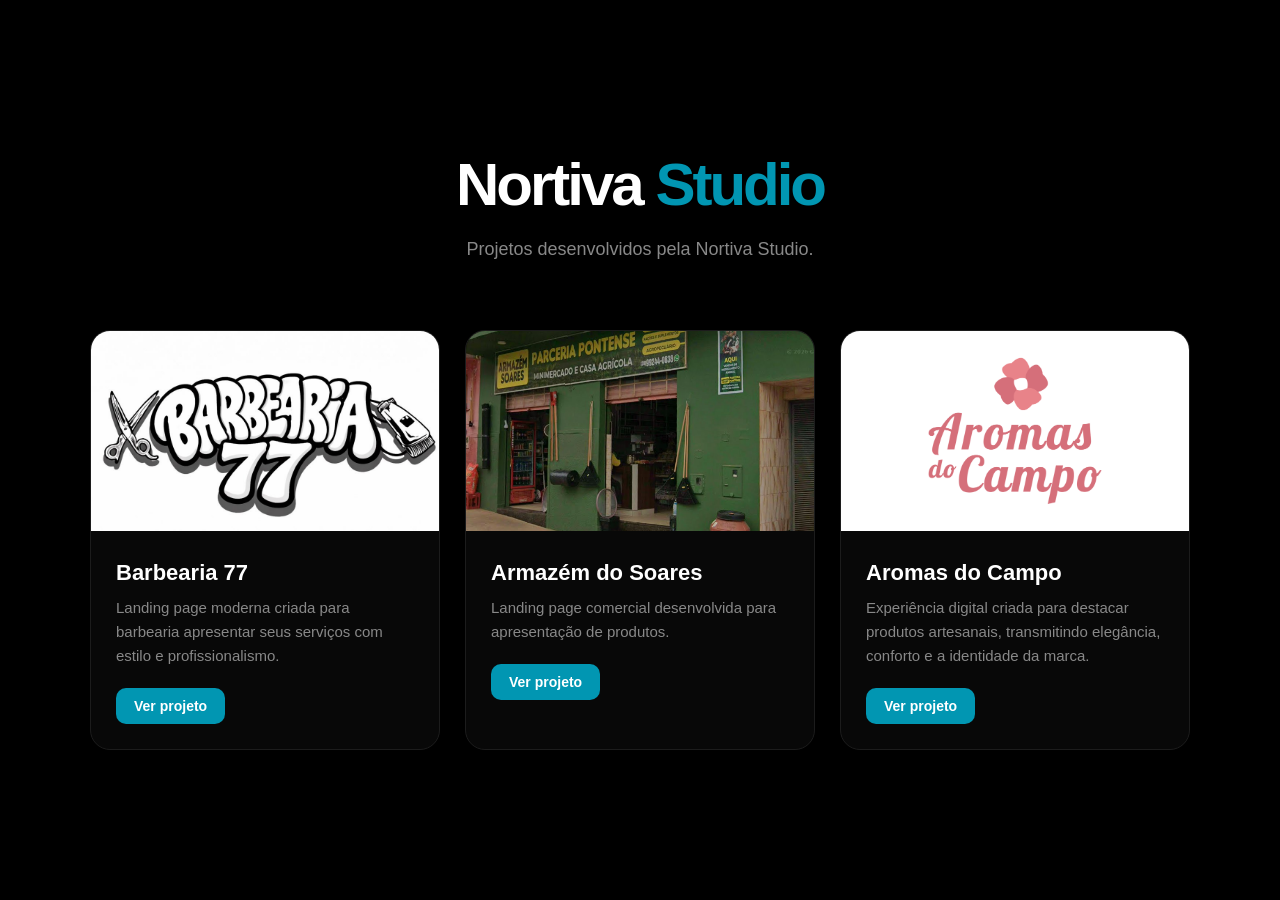
==== index.html @ d51684d7 "Update index.html" ====
<!DOCTYPE html>
<html lang="pt-BR">

<head>
<meta charset="UTF-8">
<meta name="viewport" content="width=device-width, initial-scale=1.0">

<link rel="icon" type="image/image" href="https://avatars.githubusercontent.com/u/308160065?s=200&v=4">
    
<title>Nortiva Studio</title>

<style>

*{
    margin:0;
    padding:0;
    box-sizing:border-box;
    font-family:Inter,Arial,sans-serif;
}

body{

    min-height:100vh;
    background:#000;
    color:white;

    display:flex;
    justify-content:center;
    align-items:center;

    padding:40px;

}


.container{

    width:100%;
    max-width:1100px;
    text-align:center;

}


.logo{

    font-size:60px;
    font-weight:800;
    letter-spacing:-3px;

}

.logo span{

    color:#0196b2;

}


.subtitle{

    color:#888;
    margin-top:20px;
    font-size:18px;

}


/* Projetos */

.projects{

    margin-top:70px;

    display:grid;

    grid-template-columns:repeat(auto-fit,minmax(280px,1fr));

    gap:25px;

}



.card{

    background:#080808;

    border:1px solid #1c1c1c;

    border-radius:20px;

    overflow:hidden;

    text-align:left;

    transition:.3s;

    cursor:pointer;

}


.card:hover{

    transform:translateY(-8px);

    border-color:#0196b2;

}


.card img{

    width:100%;

    height:200px;

    object-fit:cover;

}



.content{

    padding:25px;

}



.content h2{

    font-size:22px;

    margin-bottom:10px;

}



.content p{

    color:#888;

    font-size:15px;

    line-height:1.6;

}



.button{

    display:inline-block;

    margin-top:20px;

    padding:10px 18px;

    background:#0196b2;

    color:white;

    border-radius:10px;

    text-decoration:none;

    font-size:14px;

    font-weight:600;

}



</style>

</head>


<body>


<div class="container">


<div class="logo">
    Nortiva <span>Studio</span>
</div>


<p class="subtitle">
Projetos desenvolvidos pela Nortiva Studio.
</p>



<section class="projects">


<div class="card">

<img src="barbearia77/assets/logo.jpg" alt="Projeto">

<div class="content">

<h2>Barbearia 77</h2>

<p>
Landing page moderna criada para barbearia apresentar seus serviços com estilo e profissionalismo.
</p>

<a class="button" href="../barbearia77/index.html">
Ver projeto
</a>

</div>

</div>




<div class="card">

<img src="armazem-soares/assets/logo.png" alt="Projeto">

<div class="content">

<h2>Armazém do Soares</h2>

<p>
Landing page comercial desenvolvida para apresentação de produtos.
</p>

<a class="button" href="../armazem-soares/index.html">
Ver projeto
</a>

</div>

</div>





<div class="card">

<img src="aromas-do-campo/assets/aromasdocampo.png" alt="Projeto">

<div class="content">

<h2>Aromas do Campo</h2>

<p>
Experiência digital criada para destacar produtos artesanais, transmitindo elegância, conforto e a identidade da marca.
</p>

<a class="button" href="../aromas-do-campo/index.html">
Ver projeto
</a>

</div>

</div>



</section>



</div>


</body>

</html>
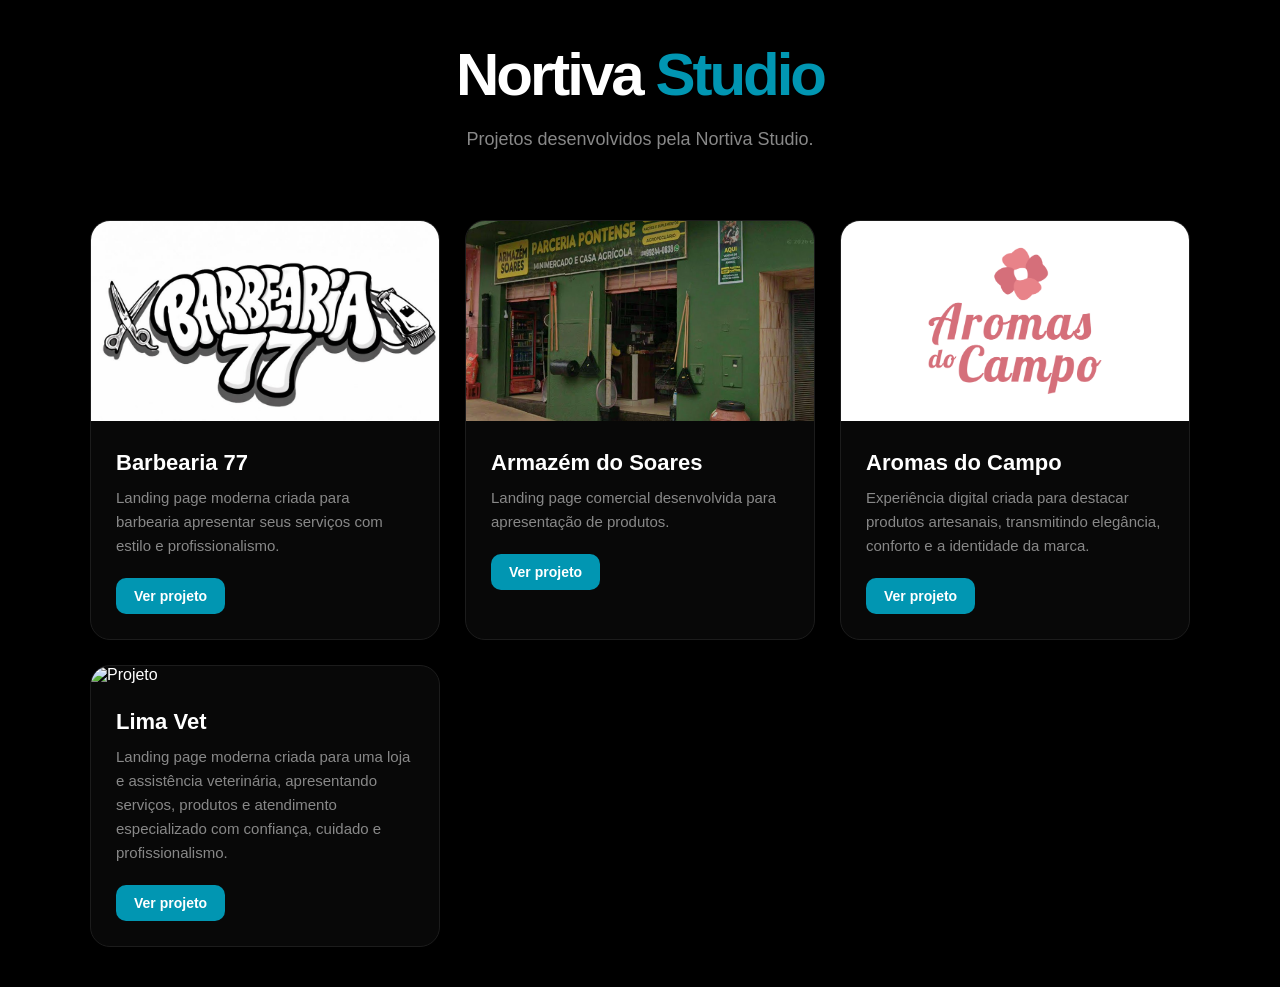
==== commit 574793b6: "Update index.html" ====
--- a/index.html
+++ b/index.html
@@ -268,7 +268,25 @@
 
 </div>
 
-
+<div class="card">
+
+<img src="lima-vet/assets/images/logo.jpg" alt="Projeto">
+
+<div class="content">
+
+<h2>Lima Vet</h2>
+
+<p>
+Landing page moderna criada para uma loja e assistência veterinária, apresentando serviços, produtos e atendimento especializado com confiança, cuidado e profissionalismo.
+</p>
+
+<a class="button" href="../lima-vet/index.html">
+Ver projeto
+</a>
+
+</div>
+
+</div>
 
 </section>
 
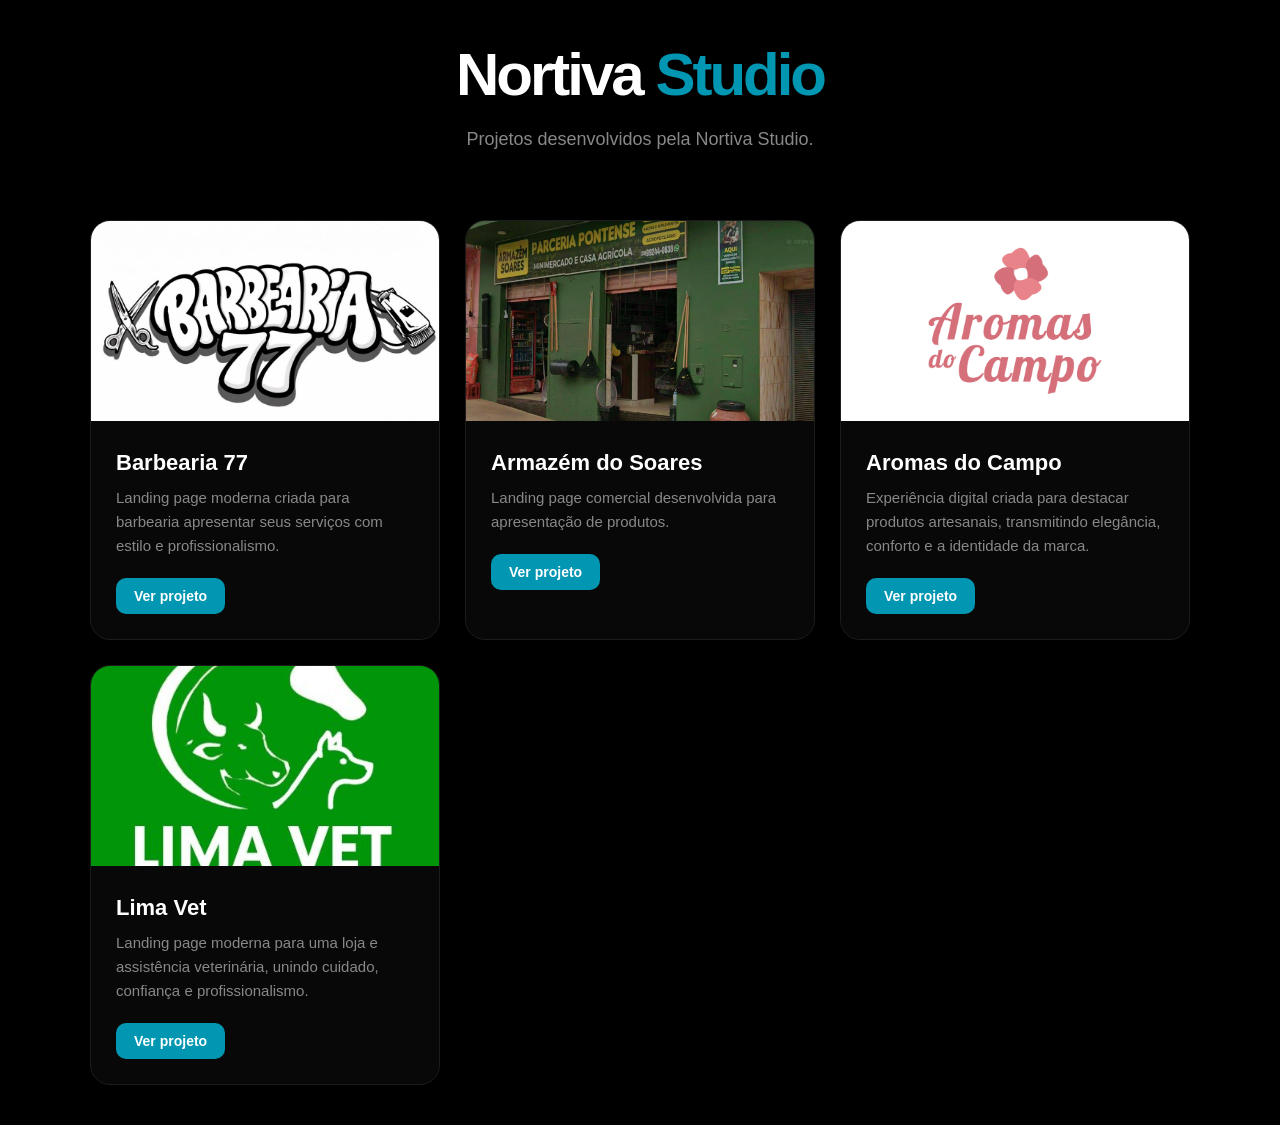
==== commit e52549ed: "Update index.html" ====
--- a/index.html
+++ b/index.html
@@ -277,7 +277,7 @@
 <h2>Lima Vet</h2>
 
 <p>
-Landing page moderna criada para uma loja e assistência veterinária, apresentando serviços, produtos e atendimento especializado com confiança, cuidado e profissionalismo.
+Landing page moderna para uma loja e assistência veterinária, unindo cuidado, confiança e profissionalismo.
 </p>
 
 <a class="button" href="../lima-vet/index.html">
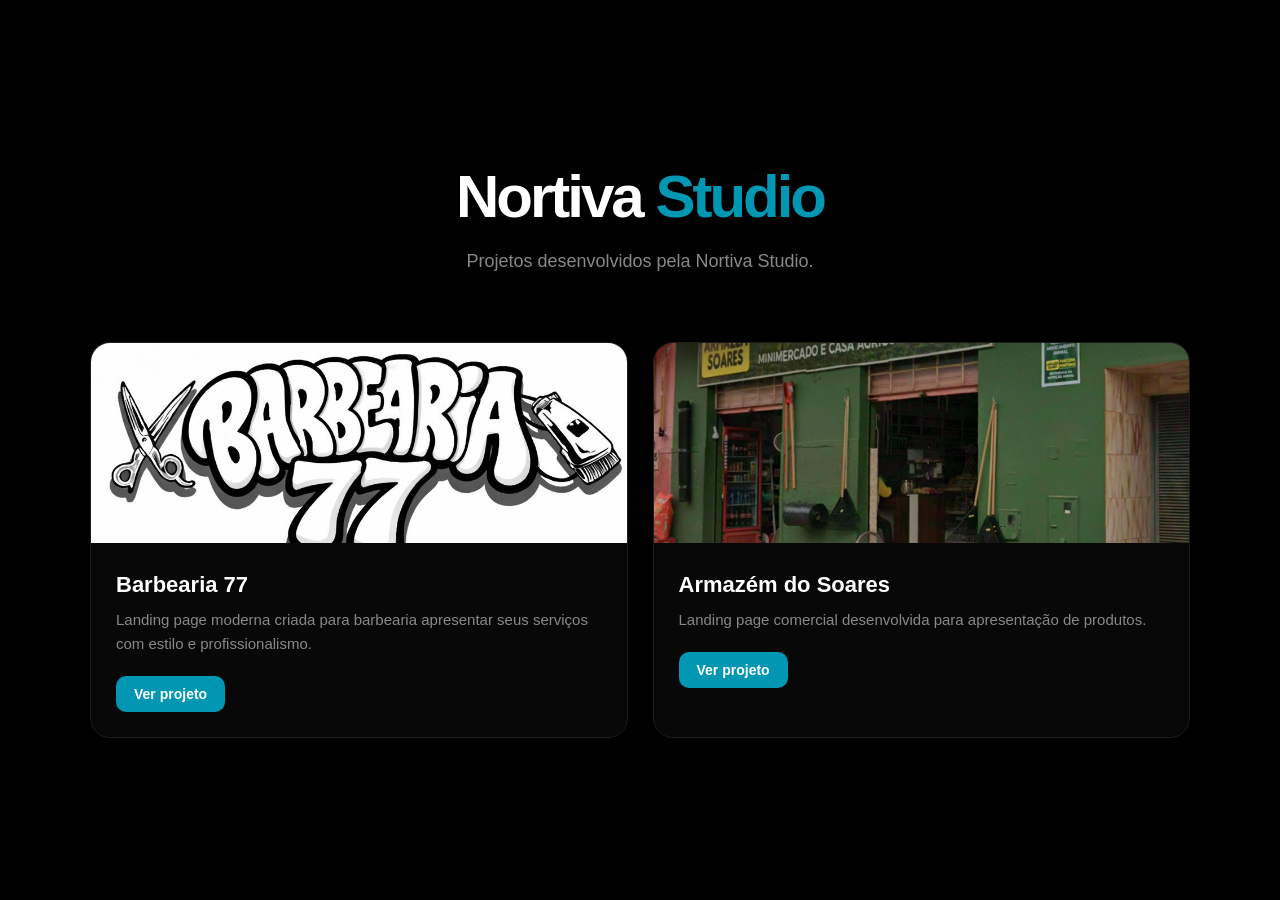
==== commit 6b0adbe6: "Update index.html" ====
--- a/index.html
+++ b/index.html
@@ -245,49 +245,6 @@
 </div>
 
 
-
-
-
-<div class="card">
-
-<img src="aromas-do-campo/assets/aromasdocampo.png" alt="Projeto">
-
-<div class="content">
-
-<h2>Aromas do Campo</h2>
-
-<p>
-Experiência digital criada para destacar produtos artesanais, transmitindo elegância, conforto e a identidade da marca.
-</p>
-
-<a class="button" href="../aromas-do-campo/index.html">
-Ver projeto
-</a>
-
-</div>
-
-</div>
-
-<div class="card">
-
-<img src="lima-vet/assets/images/logo.jpg" alt="Projeto">
-
-<div class="content">
-
-<h2>Lima Vet</h2>
-
-<p>
-Landing page moderna para uma loja e assistência veterinária, unindo cuidado, confiança e profissionalismo.
-</p>
-
-<a class="button" href="../lima-vet/index.html">
-Ver projeto
-</a>
-
-</div>
-
-</div>
-
 </section>
 
 
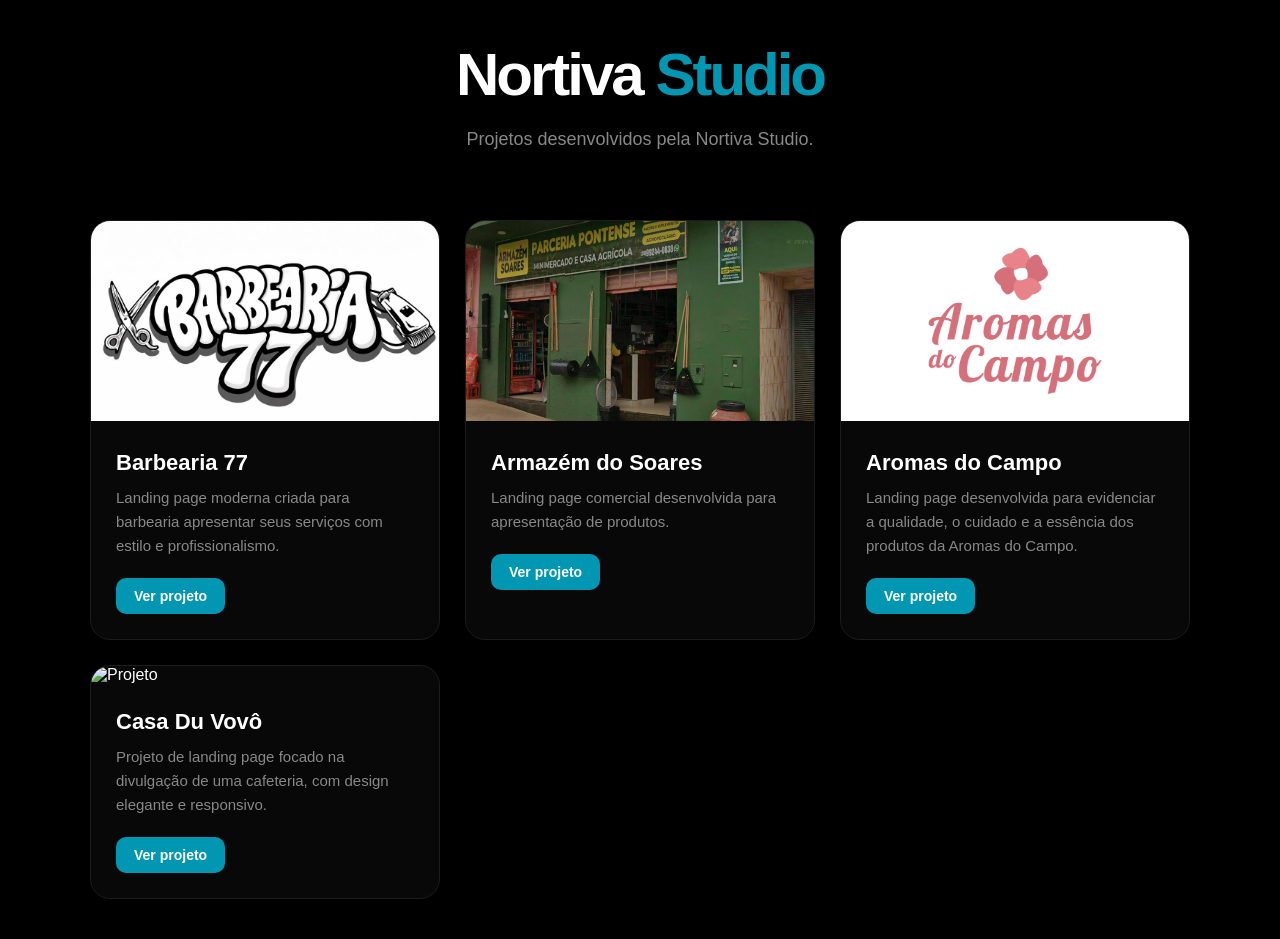
==== commit 55308a2e: "Update index.html" ====
--- a/index.html
+++ b/index.html
@@ -244,7 +244,46 @@
 
 </div>
 
-
+<div class="card">
+
+<img src="aromas-do-campo/assets/aromasdocampo.png" alt="Projeto">
+
+<div class="content">
+
+<h2>Aromas do Campo</h2>
+
+<p>
+Landing page desenvolvida para evidenciar a qualidade, o cuidado e a essência dos produtos da Aromas do Campo.
+</p>
+
+<a class="button" href="../armazem-soares/index.html">
+Ver projeto
+</a>
+
+</div>
+
+</div>
+
+<div class="card">
+
+<img src="lima-vet/assets/logo.png" alt="Projeto">
+
+<div class="content">
+
+<h2>Casa Du Vovô</h2>
+
+<p>
+Projeto de landing page focado na divulgação de uma cafeteria, com design elegante e responsivo.
+</p>
+
+<a class="button" href="https://casaduvovo.netlify.app/">
+Ver projeto
+</a>
+
+</div>
+
+</div>
+    
 </section>
 
 
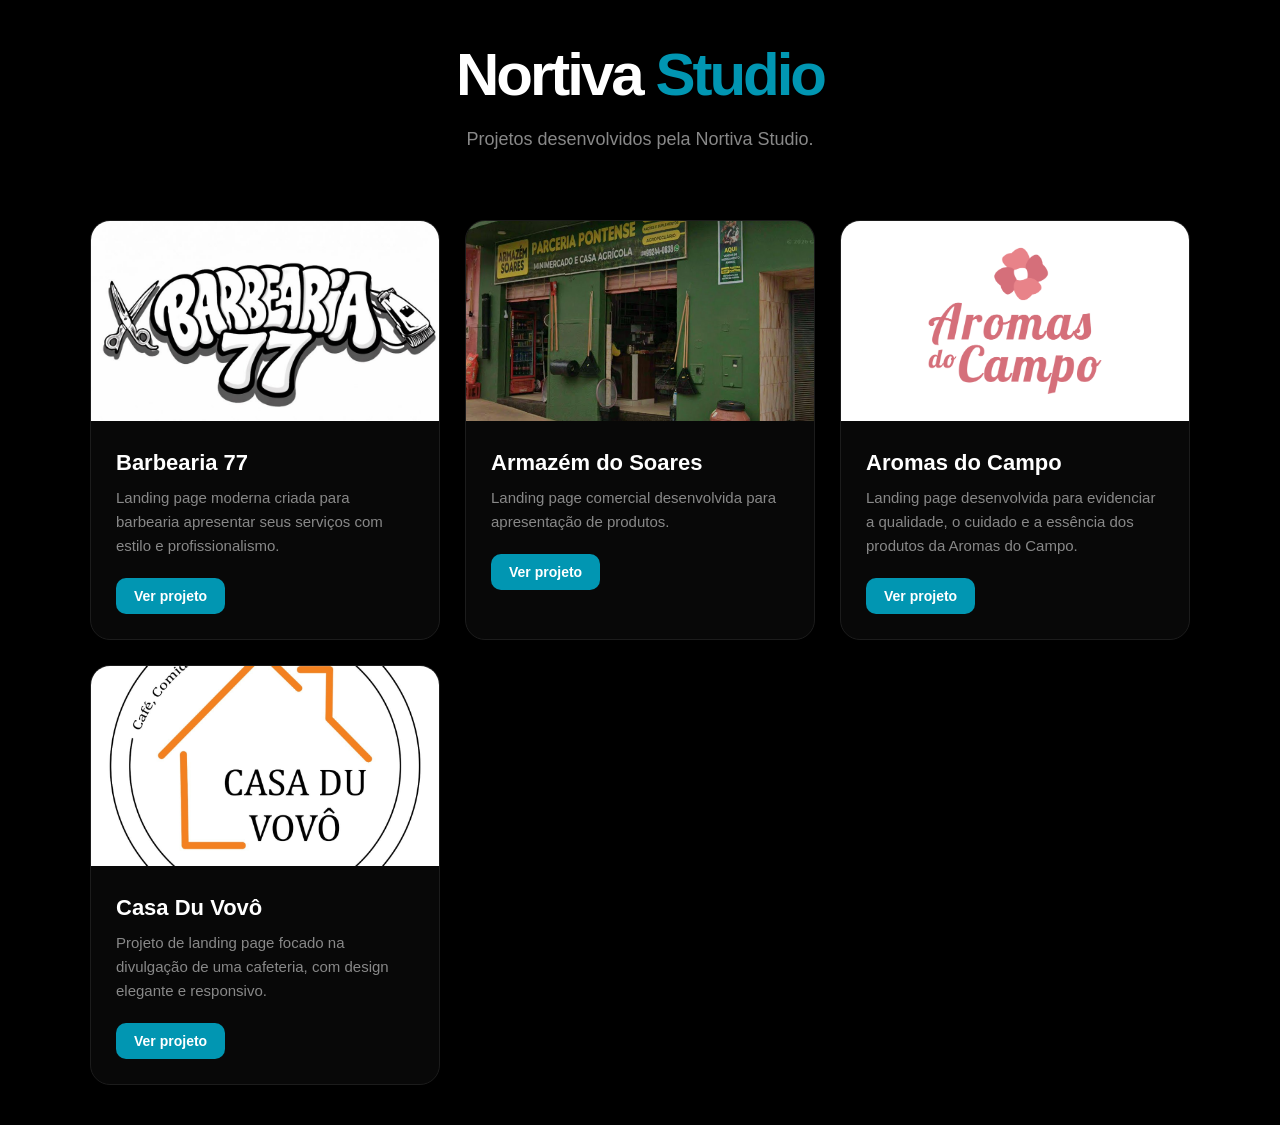
==== commit 1d347c9a: "Update index.html" ====
--- a/index.html
+++ b/index.html
@@ -266,7 +266,7 @@
 
 <div class="card">
 
-<img src="lima-vet/assets/logo.png" alt="Projeto">
+<img src="lima-vet/assets/cafeduvovo.webp" alt="Projeto">
 
 <div class="content">
 
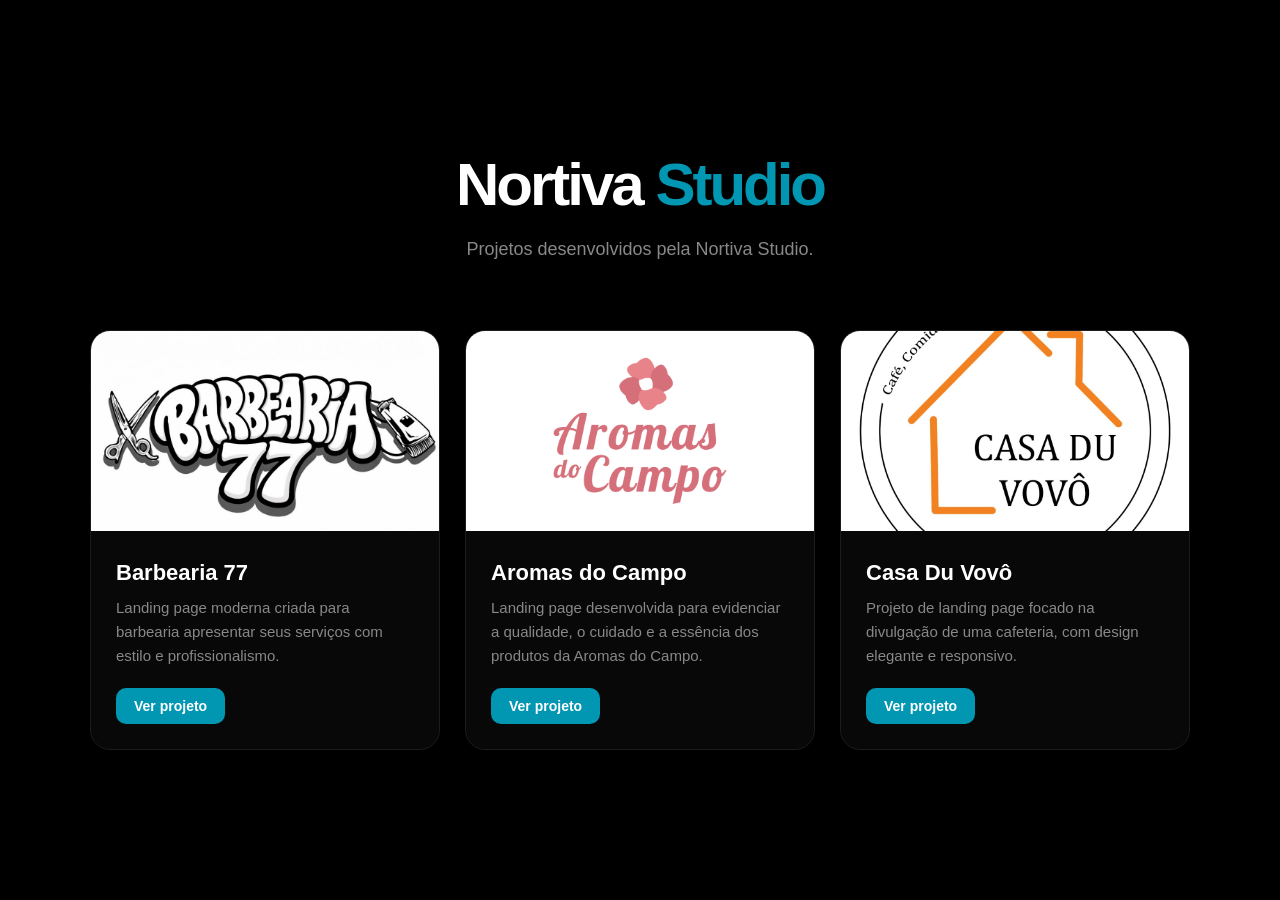
==== commit b45be9e0: "Update index.html" ====
--- a/index.html
+++ b/index.html
@@ -221,19 +221,16 @@
 
 </div>
 
-
-
-
 <div class="card">
 
-<img src="armazem-soares/assets/logo.png" alt="Projeto">
+<img src="aromas-do-campo/assets/aromasdocampo.png" alt="Projeto">
 
 <div class="content">
 
-<h2>Armazém do Soares</h2>
+<h2>Aromas do Campo</h2>
 
 <p>
-Landing page comercial desenvolvida para apresentação de produtos.
+Landing page desenvolvida para evidenciar a qualidade, o cuidado e a essência dos produtos da Aromas do Campo.
 </p>
 
 <a class="button" href="../armazem-soares/index.html">
@@ -246,26 +243,6 @@
 
 <div class="card">
 
-<img src="aromas-do-campo/assets/aromasdocampo.png" alt="Projeto">
-
-<div class="content">
-
-<h2>Aromas do Campo</h2>
-
-<p>
-Landing page desenvolvida para evidenciar a qualidade, o cuidado e a essência dos produtos da Aromas do Campo.
-</p>
-
-<a class="button" href="../armazem-soares/index.html">
-Ver projeto
-</a>
-
-</div>
-
-</div>
-
-<div class="card">
-
 <img src="lima-vet/assets/cafeduvovo.webp" alt="Projeto">
 
 <div class="content">
